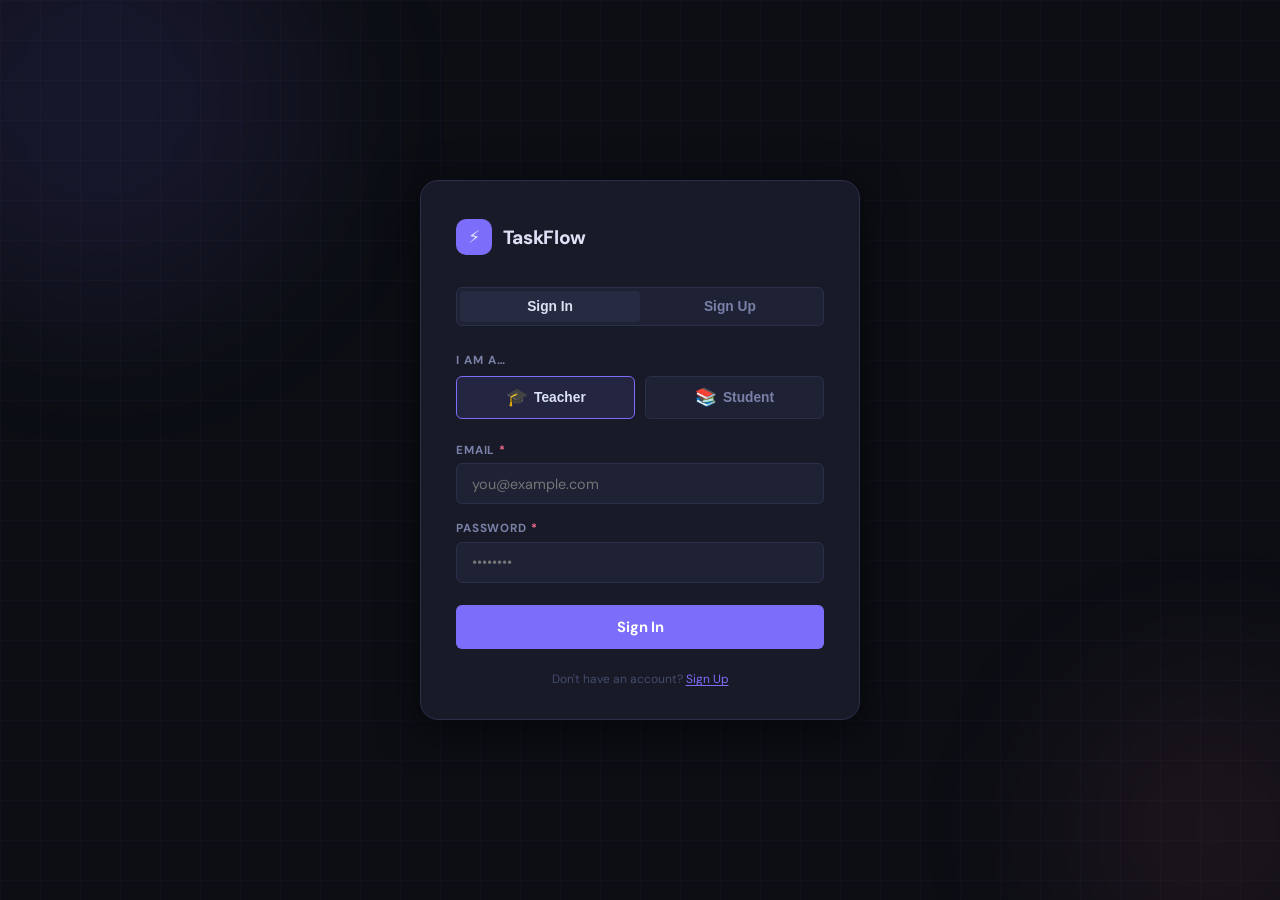
==== login.html @ 722a796f "Task 1" ====
<!DOCTYPE html>
<html lang="en">

<head>
    <meta charset="UTF-8" />
    <meta name="viewport" content="width=device-width, initial-scale=1.0" />
    <title>TaskFlow – Sign In</title>
    <link rel="preconnect" href="https://fonts.googleapis.com">
    <link href="https://fonts.googleapis.com/css2?family=DM+Sans:wght@400;500;600;700;800&display=swap"
        rel="stylesheet">
    <style>
        /* ===== TOKENS (mirrors style.css) ===== */
        *,
        *::before,
        *::after {
            box-sizing: border-box;
            margin: 0;
            padding: 0;
        }

        :root {
            --bg: #0c0e14;
            --bg2: #11131c;
            --surface: #181b27;
            --surface2: #1f2235;
            --surface3: #272b42;
            --border: #2a2f4a;
            --accent: #7c6dfa;
            --accent-dim: #5a4fd4;
            --accent2: #fa6d8f;
            --success: #4ecca3;
            --warn: #f9c74f;
            --danger: #f94144;
            --text: #dde1f5;
            --text-muted: #7a80a8;
            --text-faint: #454b6e;
            --radius-sm: 6px;
            --radius: 12px;
            --radius-lg: 18px;
            --shadow-lg: 0 8px 40px rgba(0, 0, 0, 0.65);
        }

        body {
            background: var(--bg);
            color: var(--text);
            min-height: 100vh;
            font-family: 'DM Sans', system-ui, sans-serif;
            display: flex;
            align-items: center;
            justify-content: center;
            padding: 1.5rem;
            /* subtle grid pattern */
            background-image:
                linear-gradient(rgba(124, 109, 250, 0.03) 1px, transparent 1px),
                linear-gradient(90deg, rgba(124, 109, 250, 0.03) 1px, transparent 1px);
            background-size: 40px 40px;
        }

        /* ===== GLOW BLOBS ===== */
        body::before,
        body::after {
            content: '';
            position: fixed;
            border-radius: 50%;
            filter: blur(80px);
            pointer-events: none;
            z-index: 0;
        }

        body::before {
            width: 400px;
            height: 400px;
            background: rgba(124, 109, 250, 0.10);
            top: -100px;
            left: -100px;
        }

        body::after {
            width: 300px;
            height: 300px;
            background: rgba(250, 109, 143, 0.07);
            bottom: -80px;
            right: -80px;
        }

        /* ===== CARD ===== */
        .auth-card {
            position: relative;
            z-index: 1;
            background: var(--surface);
            border: 1px solid var(--border);
            border-radius: var(--radius-lg);
            padding: 2.4rem 2.2rem 2rem;
            width: 100%;
            max-width: 440px;
            box-shadow: var(--shadow-lg);
            animation: cardIn 0.4s cubic-bezier(0.22, 1, 0.36, 1) both;
        }

        @keyframes cardIn {
            from {
                opacity: 0;
                transform: translateY(18px) scale(0.98);
            }

            to {
                opacity: 1;
                transform: translateY(0) scale(1);
            }
        }

        /* ===== LOGO ===== */
        .auth-logo {
            display: flex;
            align-items: center;
            gap: 0.65rem;
            margin-bottom: 2rem;
        }

        .logo-icon {
            width: 36px;
            height: 36px;
            background: var(--accent);
            border-radius: 10px;
            display: flex;
            align-items: center;
            justify-content: center;
            font-size: 1.1rem;
        }

        .logo-text {
            font-size: 1.2rem;
            font-weight: 800;
            letter-spacing: -0.3px;
        }

        /* ===== MODE TABS ===== */
        .mode-tabs {
            display: flex;
            background: var(--surface2);
            border-radius: var(--radius-sm);
            padding: 3px;
            margin-bottom: 1.6rem;
            border: 1px solid var(--border);
        }

        .mode-tab {
            flex: 1;
            padding: 0.5rem;
            text-align: center;
            font-size: 0.86rem;
            font-weight: 600;
            color: var(--text-muted);
            border-radius: calc(var(--radius-sm) - 2px);
            cursor: pointer;
            transition: all 0.2s;
            border: none;
            background: transparent;
        }

        .mode-tab.active {
            background: var(--surface3);
            color: var(--text);
        }

        /* ===== ROLE SELECTOR ===== */
        .role-label {
            font-size: 0.73rem;
            font-weight: 700;
            color: var(--text-muted);
            text-transform: uppercase;
            letter-spacing: 0.08em;
            margin-bottom: 0.5rem;
        }

        .role-buttons {
            display: flex;
            gap: 0.6rem;
            margin-bottom: 1.4rem;
        }

        .role-btn {
            flex: 1;
            padding: 0.65rem 0.5rem;
            border: 1.5px solid var(--border);
            border-radius: var(--radius-sm);
            background: var(--surface2);
            color: var(--text-muted);
            font-size: 0.86rem;
            font-weight: 600;
            cursor: pointer;
            transition: all 0.2s;
            display: flex;
            align-items: center;
            justify-content: center;
            gap: 0.4rem;
        }

        .role-btn:hover {
            border-color: var(--accent);
            color: var(--text);
        }

        .role-btn.selected {
            border-color: var(--accent);
            background: rgba(124, 109, 250, 0.12);
            color: var(--text);
        }

        .role-btn .role-emoji {
            font-size: 1.1rem;
        }

        /* ===== FORM ===== */
        .form-group {
            margin-bottom: 1rem;
        }

        .form-label {
            display: block;
            font-size: 0.73rem;
            font-weight: 700;
            color: var(--text-muted);
            text-transform: uppercase;
            letter-spacing: 0.07em;
            margin-bottom: 0.35rem;
        }

        .req {
            color: var(--accent2);
        }

        .form-control {
            width: 100%;
            background: var(--surface2);
            border: 1px solid var(--border);
            color: var(--text);
            padding: 0.65rem 0.9rem;
            border-radius: var(--radius-sm);
            font-size: 0.9rem;
            font-family: inherit;
            outline: none;
            transition: border-color 0.2s;
        }

        .form-control:focus {
            border-color: var(--accent);
        }

        .form-control.error {
            border-color: var(--danger);
        }

        /* ===== ERROR MESSAGE ===== */
        .error-msg {
            display: none;
            background: rgba(249, 65, 68, 0.10);
            border: 1px solid rgba(249, 65, 68, 0.3);
            color: #ff8082;
            border-radius: var(--radius-sm);
            padding: 0.65rem 0.9rem;
            font-size: 0.83rem;
            margin-bottom: 1rem;
            animation: shake 0.3s ease;
        }

        .error-msg.visible {
            display: block;
        }

        @keyframes shake {

            0%,
            100% {
                transform: translateX(0);
            }

            25% {
                transform: translateX(-4px);
            }

            75% {
                transform: translateX(4px);
            }
        }

        /* ===== SUBMIT BUTTON ===== */
        .btn-submit {
            width: 100%;
            padding: 0.75rem;
            border: none;
            border-radius: var(--radius-sm);
            font-size: 0.92rem;
            font-weight: 700;
            font-family: inherit;
            cursor: pointer;
            transition: all 0.2s;
            margin-top: 0.4rem;
        }

        .btn-submit.mode-signin {
            background: var(--accent);
            color: #fff;
        }

        .btn-submit.mode-signin:hover {
            background: var(--accent-dim);
        }

        .btn-submit.mode-signup {
            background: var(--success);
            color: #000;
        }

        .btn-submit.mode-signup:hover {
            opacity: 0.88;
        }

        /* ===== FIELD VISIBILITY ===== */
        .field-signup {
            display: none;
        }

        .mode-signup-active .field-signup {
            display: block;
        }

        /* ===== DIVIDER ===== */
        .auth-divider {
            text-align: center;
            font-size: 0.75rem;
            color: var(--text-faint);
            margin-top: 1.4rem;
        }

        .auth-divider a {
            color: var(--accent);
            cursor: pointer;
            text-decoration: underline;
            text-underline-offset: 2px;
        }
    </style>
</head>

<body>

    <div class="auth-card">

        <!-- Logo -->
        <div class="auth-logo">
            <div class="logo-icon">⚡</div>
            <span class="logo-text">TaskFlow</span>
        </div>

        <!-- Mode Tabs (L2) -->
        <div class="mode-tabs" role="tablist">
            <button class="mode-tab active" id="tab-signin" role="tab" aria-selected="true"
                onclick="setMode('signin')">Sign In</button>
            <button class="mode-tab" id="tab-signup" role="tab" aria-selected="false" onclick="setMode('signup')">Sign
                Up</button>
        </div>

        <!-- Role Selector (L3) -->
        <div class="role-label">I am a…</div>
        <div class="role-buttons" id="role-buttons">
            <button class="role-btn selected" id="role-teacher" onclick="selectRole('teacher')">
                <span class="role-emoji">🎓</span> Teacher
            </button>
            <button class="role-btn" id="role-student" onclick="selectRole('student')">
                <span class="role-emoji">📚</span> Student
            </button>
        </div>

        <!-- Error Banner -->
        <div class="error-msg" id="error-msg" role="alert"></div>

        <!-- ===== FORM ===== -->
        <div id="auth-form">

            <!-- Sign Up only: Full Name (L4) -->
            <div class="form-group field-signup">
                <label class="form-label" for="inp-name">Full Name <span class="req">*</span></label>
                <input id="inp-name" type="text" class="form-control" placeholder="Jamie Doe" autocomplete="name" />
            </div>

            <!-- Email (L1) -->
            <div class="form-group">
                <label class="form-label" for="inp-email">Email <span class="req">*</span></label>
                <input id="inp-email" type="email" class="form-control" placeholder="you@example.com"
                    autocomplete="email" />
            </div>

            <!-- Password (L1) -->
            <div class="form-group">
                <label class="form-label" for="inp-password">Password <span class="req">*</span></label>
                <input id="inp-password" type="password" class="form-control" placeholder="••••••••"
                    autocomplete="current-password" />
            </div>

            <!-- Sign Up only: Confirm Password (L4) -->
            <div class="form-group field-signup">
                <label class="form-label" for="inp-confirm">Confirm Password <span class="req">*</span></label>
                <input id="inp-confirm" type="password" class="form-control" placeholder="••••••••"
                    autocomplete="new-password" />
            </div>

            <!-- Submit Button (L2 — label & colour change) -->
            <button class="btn-submit mode-signin" id="btn-submit" onclick="handleSubmit()">
                Sign In
            </button>

        </div><!-- /auth-form -->

        <div class="auth-divider" id="mode-hint">
            Don't have an account? <a onclick="setMode('signup')">Sign Up</a>
        </div>

    </div><!-- /auth-card -->

    <!-- Auth utilities -->
    <script src="js/auth.js"></script>
    <script>
        /* ======================================================
           LOGIN PAGE LOGIC
           ====================================================== */

        // L9 — auto-redirect if already logged in
        redirectIfLoggedIn();

        let currentMode = 'signin';   // 'signin' | 'signup'
        let currentRole = 'teacher';  // 'teacher' | 'student'

        // ===== MODE TOGGLE (L2) =====
        function setMode(mode) {
            currentMode = mode;
            const form = document.getElementById('auth-form');
            const btn = document.getElementById('btn-submit');
            const hint = document.getElementById('mode-hint');

            // Tab states
            document.getElementById('tab-signin').classList.toggle('active', mode === 'signin');
            document.getElementById('tab-signup').classList.toggle('active', mode === 'signup');

            // Show/hide Sign-Up-only fields
            form.classList.toggle('mode-signup-active', mode === 'signup');

            // Button label & colour
            btn.textContent = mode === 'signin' ? 'Sign In' : 'Create Account';
            btn.className = `btn-submit mode-${mode}`;

            // Hint link
            hint.innerHTML = mode === 'signin'
                ? `Don't have an account? <a onclick="setMode('signup')">Sign Up</a>`
                : `Already have an account? <a onclick="setMode('signin')">Sign In</a>`;

            clearError();
        }

        // ===== ROLE SELECTOR (L3) =====
        function selectRole(role) {
            currentRole = role;
            document.getElementById('role-teacher').classList.toggle('selected', role === 'teacher');
            document.getElementById('role-student').classList.toggle('selected', role === 'student');
            clearError();
        }

        // ===== ERROR HELPERS =====
        function showError(msg) {
            const el = document.getElementById('error-msg');
            el.textContent = msg;
            el.classList.add('visible');
            // re-trigger shake
            el.style.animation = 'none';
            el.offsetHeight;
            el.style.animation = '';
        }

        function clearError() {
            document.getElementById('error-msg').classList.remove('visible');
            document.querySelectorAll('.form-control').forEach(i => i.classList.remove('error'));
        }

        function markError(id) {
            document.getElementById(id)?.classList.add('error');
        }

        // ===== SUBMIT HANDLER =====
        function handleSubmit() {
            clearError();
            if (currentMode === 'signin') handleSignIn();
            else handleSignUp();
        }

        // ===== SIGN IN (L6, L7) =====
        function handleSignIn() {
            const email = document.getElementById('inp-email').value.trim();
            const password = document.getElementById('inp-password').value;

            if (!email) { markError('inp-email'); return showError('Please enter your email.'); }
            if (!password) { markError('inp-password'); return showError('Please enter your password.'); }

            const account = findAccountByEmail(email);

            // L6 — wrong email
            if (!account) {
                markError('inp-email');
                return showError('No account found with that email address.');
            }
            // L6 — wrong password
            if (account.password !== password) {
                markError('inp-password');
                return showError('Incorrect password. Please try again.');
            }
            // L6 — role mismatch
            if (account.role !== currentRole) {
                return showError(
                    `This account is registered as a ${account.role}. Please select the correct role.`
                );
            }

            // L7 — save session
            saveSession({ id: account.id, name: account.name, email: account.email, role: account.role });

            // L6 — redirect to matching dashboard
            window.location.replace(account.role === 'teacher' ? 'index.html' : 'student.html');
        }

        // ===== SIGN UP (L4, L5) =====
        function handleSignUp() {
            const name = document.getElementById('inp-name').value.trim();
            const email = document.getElementById('inp-email').value.trim();
            const password = document.getElementById('inp-password').value;
            const confirm = document.getElementById('inp-confirm').value;

            // L4 — required fields
            if (!name) {
                markError('inp-name');
                return showError('Please enter your full name.');
            }
            if (!email) {
                markError('inp-email');
                return showError('Please enter your email address.');
            }
            if (!isValidEmail(email)) {
                markError('inp-email');
                return showError('Please enter a valid email address.');
            }
            // L4 — minimum password length
            if (password.length < 6) {
                markError('inp-password');
                return showError('Password must be at least 6 characters.');
            }
            // L4 — passwords match
            if (password !== confirm) {
                markError('inp-confirm');
                return showError('Passwords do not match.');
            }
            // L4 — email already registered
            if (findAccountByEmail(email)) {
                markError('inp-email');
                return showError('An account with that email already exists. Sign in instead.');
            }

            // L4 / L5 — create & store account
            const account = registerAccount({ name, email, password, role: currentRole });

            // L7 — save session immediately
            saveSession({ id: account.id, name: account.name, email: account.email, role: account.role });

            // Redirect to matching dashboard
            window.location.replace(account.role === 'teacher' ? 'index.html' : 'student.html');
        }

        function isValidEmail(email) {
            return /^[^\s@]+@[^\s@]+\.[^\s@]+$/.test(email);
        }

        // Allow Enter key to submit
        document.addEventListener('keydown', e => {
            if (e.key === 'Enter') handleSubmit();
        });
    </script>
</body>

</html>
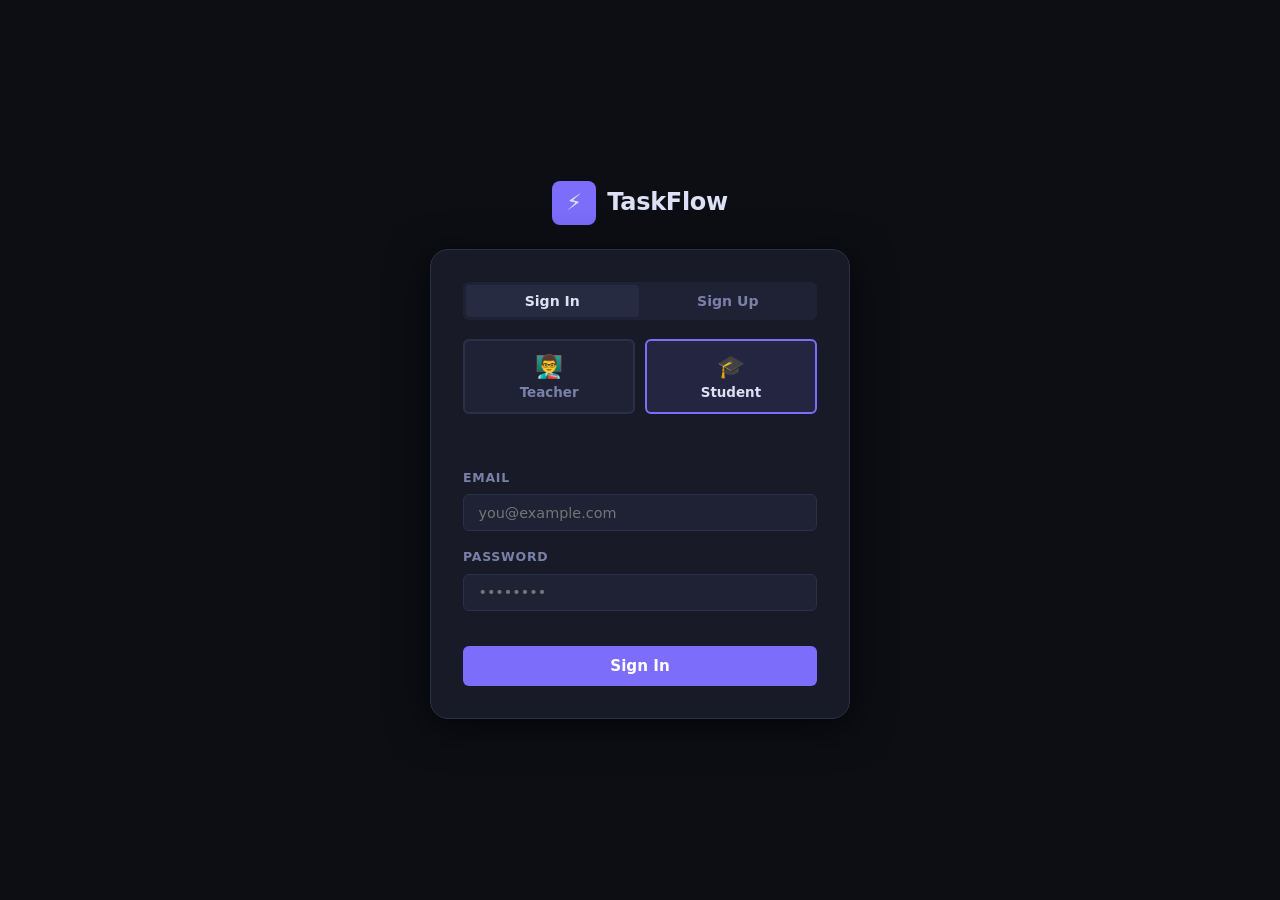
==== commit b7c3ae0e: "testing" ====
--- a/login.html
+++ b/login.html
@@ -4,582 +4,91 @@
 <head>
     <meta charset="UTF-8" />
     <meta name="viewport" content="width=device-width, initial-scale=1.0" />
-    <title>TaskFlow – Sign In</title>
-    <link rel="preconnect" href="https://fonts.googleapis.com">
-    <link href="https://fonts.googleapis.com/css2?family=DM+Sans:wght@400;500;600;700;800&display=swap"
-        rel="stylesheet">
-    <style>
-        /* ===== TOKENS (mirrors style.css) ===== */
-        *,
-        *::before,
-        *::after {
-            box-sizing: border-box;
-            margin: 0;
-            padding: 0;
-        }
-
-        :root {
-            --bg: #0c0e14;
-            --bg2: #11131c;
-            --surface: #181b27;
-            --surface2: #1f2235;
-            --surface3: #272b42;
-            --border: #2a2f4a;
-            --accent: #7c6dfa;
-            --accent-dim: #5a4fd4;
-            --accent2: #fa6d8f;
-            --success: #4ecca3;
-            --warn: #f9c74f;
-            --danger: #f94144;
-            --text: #dde1f5;
-            --text-muted: #7a80a8;
-            --text-faint: #454b6e;
-            --radius-sm: 6px;
-            --radius: 12px;
-            --radius-lg: 18px;
-            --shadow-lg: 0 8px 40px rgba(0, 0, 0, 0.65);
-        }
-
-        body {
-            background: var(--bg);
-            color: var(--text);
-            min-height: 100vh;
-            font-family: 'DM Sans', system-ui, sans-serif;
-            display: flex;
-            align-items: center;
-            justify-content: center;
-            padding: 1.5rem;
-            /* subtle grid pattern */
-            background-image:
-                linear-gradient(rgba(124, 109, 250, 0.03) 1px, transparent 1px),
-                linear-gradient(90deg, rgba(124, 109, 250, 0.03) 1px, transparent 1px);
-            background-size: 40px 40px;
-        }
-
-        /* ===== GLOW BLOBS ===== */
-        body::before,
-        body::after {
-            content: '';
-            position: fixed;
-            border-radius: 50%;
-            filter: blur(80px);
-            pointer-events: none;
-            z-index: 0;
-        }
-
-        body::before {
-            width: 400px;
-            height: 400px;
-            background: rgba(124, 109, 250, 0.10);
-            top: -100px;
-            left: -100px;
-        }
-
-        body::after {
-            width: 300px;
-            height: 300px;
-            background: rgba(250, 109, 143, 0.07);
-            bottom: -80px;
-            right: -80px;
-        }
-
-        /* ===== CARD ===== */
-        .auth-card {
-            position: relative;
-            z-index: 1;
-            background: var(--surface);
-            border: 1px solid var(--border);
-            border-radius: var(--radius-lg);
-            padding: 2.4rem 2.2rem 2rem;
-            width: 100%;
-            max-width: 440px;
-            box-shadow: var(--shadow-lg);
-            animation: cardIn 0.4s cubic-bezier(0.22, 1, 0.36, 1) both;
-        }
-
-        @keyframes cardIn {
-            from {
-                opacity: 0;
-                transform: translateY(18px) scale(0.98);
-            }
-
-            to {
-                opacity: 1;
-                transform: translateY(0) scale(1);
-            }
-        }
-
-        /* ===== LOGO ===== */
-        .auth-logo {
-            display: flex;
-            align-items: center;
-            gap: 0.65rem;
-            margin-bottom: 2rem;
-        }
-
-        .logo-icon {
-            width: 36px;
-            height: 36px;
-            background: var(--accent);
-            border-radius: 10px;
-            display: flex;
-            align-items: center;
-            justify-content: center;
-            font-size: 1.1rem;
-        }
-
-        .logo-text {
-            font-size: 1.2rem;
-            font-weight: 800;
-            letter-spacing: -0.3px;
-        }
-
-        /* ===== MODE TABS ===== */
-        .mode-tabs {
-            display: flex;
-            background: var(--surface2);
-            border-radius: var(--radius-sm);
-            padding: 3px;
-            margin-bottom: 1.6rem;
-            border: 1px solid var(--border);
-        }
-
-        .mode-tab {
-            flex: 1;
-            padding: 0.5rem;
-            text-align: center;
-            font-size: 0.86rem;
-            font-weight: 600;
-            color: var(--text-muted);
-            border-radius: calc(var(--radius-sm) - 2px);
-            cursor: pointer;
-            transition: all 0.2s;
-            border: none;
-            background: transparent;
-        }
-
-        .mode-tab.active {
-            background: var(--surface3);
-            color: var(--text);
-        }
-
-        /* ===== ROLE SELECTOR ===== */
-        .role-label {
-            font-size: 0.73rem;
-            font-weight: 700;
-            color: var(--text-muted);
-            text-transform: uppercase;
-            letter-spacing: 0.08em;
-            margin-bottom: 0.5rem;
-        }
-
-        .role-buttons {
-            display: flex;
-            gap: 0.6rem;
-            margin-bottom: 1.4rem;
-        }
-
-        .role-btn {
-            flex: 1;
-            padding: 0.65rem 0.5rem;
-            border: 1.5px solid var(--border);
-            border-radius: var(--radius-sm);
-            background: var(--surface2);
-            color: var(--text-muted);
-            font-size: 0.86rem;
-            font-weight: 600;
-            cursor: pointer;
-            transition: all 0.2s;
-            display: flex;
-            align-items: center;
-            justify-content: center;
-            gap: 0.4rem;
-        }
-
-        .role-btn:hover {
-            border-color: var(--accent);
-            color: var(--text);
-        }
-
-        .role-btn.selected {
-            border-color: var(--accent);
-            background: rgba(124, 109, 250, 0.12);
-            color: var(--text);
-        }
-
-        .role-btn .role-emoji {
-            font-size: 1.1rem;
-        }
-
-        /* ===== FORM ===== */
-        .form-group {
-            margin-bottom: 1rem;
-        }
-
-        .form-label {
-            display: block;
-            font-size: 0.73rem;
-            font-weight: 700;
-            color: var(--text-muted);
-            text-transform: uppercase;
-            letter-spacing: 0.07em;
-            margin-bottom: 0.35rem;
-        }
-
-        .req {
-            color: var(--accent2);
-        }
-
-        .form-control {
-            width: 100%;
-            background: var(--surface2);
-            border: 1px solid var(--border);
-            color: var(--text);
-            padding: 0.65rem 0.9rem;
-            border-radius: var(--radius-sm);
-            font-size: 0.9rem;
-            font-family: inherit;
-            outline: none;
-            transition: border-color 0.2s;
-        }
-
-        .form-control:focus {
-            border-color: var(--accent);
-        }
-
-        .form-control.error {
-            border-color: var(--danger);
-        }
-
-        /* ===== ERROR MESSAGE ===== */
-        .error-msg {
-            display: none;
-            background: rgba(249, 65, 68, 0.10);
-            border: 1px solid rgba(249, 65, 68, 0.3);
-            color: #ff8082;
-            border-radius: var(--radius-sm);
-            padding: 0.65rem 0.9rem;
-            font-size: 0.83rem;
-            margin-bottom: 1rem;
-            animation: shake 0.3s ease;
-        }
-
-        .error-msg.visible {
-            display: block;
-        }
-
-        @keyframes shake {
-
-            0%,
-            100% {
-                transform: translateX(0);
-            }
-
-            25% {
-                transform: translateX(-4px);
-            }
-
-            75% {
-                transform: translateX(4px);
-            }
-        }
-
-        /* ===== SUBMIT BUTTON ===== */
-        .btn-submit {
-            width: 100%;
-            padding: 0.75rem;
-            border: none;
-            border-radius: var(--radius-sm);
-            font-size: 0.92rem;
-            font-weight: 700;
-            font-family: inherit;
-            cursor: pointer;
-            transition: all 0.2s;
-            margin-top: 0.4rem;
-        }
-
-        .btn-submit.mode-signin {
-            background: var(--accent);
-            color: #fff;
-        }
-
-        .btn-submit.mode-signin:hover {
-            background: var(--accent-dim);
-        }
-
-        .btn-submit.mode-signup {
-            background: var(--success);
-            color: #000;
-        }
-
-        .btn-submit.mode-signup:hover {
-            opacity: 0.88;
-        }
-
-        /* ===== FIELD VISIBILITY ===== */
-        .field-signup {
-            display: none;
-        }
-
-        .mode-signup-active .field-signup {
-            display: block;
-        }
-
-        /* ===== DIVIDER ===== */
-        .auth-divider {
-            text-align: center;
-            font-size: 0.75rem;
-            color: var(--text-faint);
-            margin-top: 1.4rem;
-        }
-
-        .auth-divider a {
-            color: var(--accent);
-            cursor: pointer;
-            text-decoration: underline;
-            text-underline-offset: 2px;
-        }
-    </style>
+    <title>TaskFlow – Login</title>
+    <link rel="stylesheet" href="css/style.css" />
+    <link rel="stylesheet" href="css/pages.css" />
 </head>
 
-<body>
+<body class="auth-body">
 
-    <div class="auth-card">
+    <!-- ===== LOGIN PAGE ===== -->
+    <div class="auth-page">
 
-        <!-- Logo -->
-        <div class="auth-logo">
-            <div class="logo-icon">⚡</div>
-            <span class="logo-text">TaskFlow</span>
+        <!-- Branding -->
+        <div class="auth-brand">
+            <div class="logo-icon" style="width:44px;height:44px;font-size:1.4rem;">⚡</div>
+            <span class="logo-text" style="font-size:1.5rem;">TaskFlow</span>
         </div>
 
-        <!-- Mode Tabs (L2) -->
-        <div class="mode-tabs" role="tablist">
-            <button class="mode-tab active" id="tab-signin" role="tab" aria-selected="true"
-                onclick="setMode('signin')">Sign In</button>
-            <button class="mode-tab" id="tab-signup" role="tab" aria-selected="false" onclick="setMode('signup')">Sign
-                Up</button>
-        </div>
+        <!-- Auth Card -->
+        <div class="auth-card">
 
-        <!-- Role Selector (L3) -->
-        <div class="role-label">I am a…</div>
-        <div class="role-buttons" id="role-buttons">
-            <button class="role-btn selected" id="role-teacher" onclick="selectRole('teacher')">
-                <span class="role-emoji">🎓</span> Teacher
-            </button>
-            <button class="role-btn" id="role-student" onclick="selectRole('student')">
-                <span class="role-emoji">📚</span> Student
-            </button>
-        </div>
-
-        <!-- Error Banner -->
-        <div class="error-msg" id="error-msg" role="alert"></div>
-
-        <!-- ===== FORM ===== -->
-        <div id="auth-form">
-
-            <!-- Sign Up only: Full Name (L4) -->
-            <div class="form-group field-signup">
-                <label class="form-label" for="inp-name">Full Name <span class="req">*</span></label>
-                <input id="inp-name" type="text" class="form-control" placeholder="Jamie Doe" autocomplete="name" />
+            <!-- L2: Mode tabs -->
+            <div class="auth-tabs">
+                <button class="auth-tab active" data-mode="signin">Sign In</button>
+                <button class="auth-tab" data-mode="signup">Sign Up</button>
             </div>
 
-            <!-- Email (L1) -->
-            <div class="form-group">
-                <label class="form-label" for="inp-email">Email <span class="req">*</span></label>
-                <input id="inp-email" type="email" class="form-control" placeholder="you@example.com"
-                    autocomplete="email" />
+            <!-- L3: Role selector -->
+            <div class="role-selector">
+                <button class="role-btn" data-role="teacher">
+                    <span class="role-icon">👨‍🏫</span>
+                    <span>Teacher</span>
+                </button>
+                <button class="role-btn active" data-role="student">
+                    <span class="role-icon">🎓</span>
+                    <span>Student</span>
+                </button>
             </div>
 
-            <!-- Password (L1) -->
-            <div class="form-group">
-                <label class="form-label" for="inp-password">Password <span class="req">*</span></label>
-                <input id="inp-password" type="password" class="form-control" placeholder="••••••••"
-                    autocomplete="current-password" />
+            <!-- Error message -->
+            <div id="auth-error" class="auth-error"></div>
+
+            <!-- L1: Sign In form -->
+            <div id="signin-form">
+                <div class="form-group">
+                    <label class="form-label">Email</label>
+                    <input id="si-email" type="email" class="form-control auth-input" placeholder="you@example.com" />
+                </div>
+                <div class="form-group">
+                    <label class="form-label">Password</label>
+                    <input id="si-pass" type="password" class="form-control auth-input" placeholder="••••••••" />
+                </div>
             </div>
 
-            <!-- Sign Up only: Confirm Password (L4) -->
-            <div class="form-group field-signup">
-                <label class="form-label" for="inp-confirm">Confirm Password <span class="req">*</span></label>
-                <input id="inp-confirm" type="password" class="form-control" placeholder="••••••••"
-                    autocomplete="new-password" />
+            <!-- L4: Sign Up form (hidden by default) -->
+            <div id="signup-form" style="display:none;">
+                <div class="form-group">
+                    <label class="form-label">Full Name <span class="req">*</span></label>
+                    <input id="su-name" type="text" class="form-control auth-input" placeholder="Jamie Doe" />
+                </div>
+                <div class="form-group">
+                    <label class="form-label">Email <span class="req">*</span></label>
+                    <input id="su-email" type="email" class="form-control auth-input" placeholder="you@example.com" />
+                </div>
+                <div class="form-group">
+                    <label class="form-label">Password <span class="req">*</span> <span
+                            style="font-size:0.7rem;font-weight:400;">(min 6 chars)</span></label>
+                    <input id="su-pass" type="password" class="form-control auth-input" placeholder="••••••••" />
+                </div>
+                <div class="form-group">
+                    <label class="form-label">Confirm Password <span class="req">*</span></label>
+                    <input id="su-confirm" type="password" class="form-control auth-input" placeholder="••••••••" />
+                </div>
             </div>
 
-            <!-- Submit Button (L2 — label & colour change) -->
-            <button class="btn-submit mode-signin" id="btn-submit" onclick="handleSubmit()">
-                Sign In
-            </button>
+            <!-- Submit button -->
+            <button id="auth-submit" class="btn btn-auth btn-primary">Sign In</button>
 
-        </div><!-- /auth-form -->
+        </div><!-- /auth-card -->
 
-        <div class="auth-divider" id="mode-hint">
-            Don't have an account? <a onclick="setMode('signup')">Sign Up</a>
-        </div>
+    </div><!-- /auth-page -->
 
-    </div><!-- /auth-card -->
+    <div class="toast-container"></div>
 
-    <!-- Auth utilities -->
-    <script src="js/auth.js"></script>
-    <script>
-        /* ======================================================
-           LOGIN PAGE LOGIC
-           ====================================================== */
-
-        // L9 — auto-redirect if already logged in
-        redirectIfLoggedIn();
-
-        let currentMode = 'signin';   // 'signin' | 'signup'
-        let currentRole = 'teacher';  // 'teacher' | 'student'
-
-        // ===== MODE TOGGLE (L2) =====
-        function setMode(mode) {
-            currentMode = mode;
-            const form = document.getElementById('auth-form');
-            const btn = document.getElementById('btn-submit');
-            const hint = document.getElementById('mode-hint');
-
-            // Tab states
-            document.getElementById('tab-signin').classList.toggle('active', mode === 'signin');
-            document.getElementById('tab-signup').classList.toggle('active', mode === 'signup');
-
-            // Show/hide Sign-Up-only fields
-            form.classList.toggle('mode-signup-active', mode === 'signup');
-
-            // Button label & colour
-            btn.textContent = mode === 'signin' ? 'Sign In' : 'Create Account';
-            btn.className = `btn-submit mode-${mode}`;
-
-            // Hint link
-            hint.innerHTML = mode === 'signin'
-                ? `Don't have an account? <a onclick="setMode('signup')">Sign Up</a>`
-                : `Already have an account? <a onclick="setMode('signin')">Sign In</a>`;
-
-            clearError();
-        }
-
-        // ===== ROLE SELECTOR (L3) =====
-        function selectRole(role) {
-            currentRole = role;
-            document.getElementById('role-teacher').classList.toggle('selected', role === 'teacher');
-            document.getElementById('role-student').classList.toggle('selected', role === 'student');
-            clearError();
-        }
-
-        // ===== ERROR HELPERS =====
-        function showError(msg) {
-            const el = document.getElementById('error-msg');
-            el.textContent = msg;
-            el.classList.add('visible');
-            // re-trigger shake
-            el.style.animation = 'none';
-            el.offsetHeight;
-            el.style.animation = '';
-        }
-
-        function clearError() {
-            document.getElementById('error-msg').classList.remove('visible');
-            document.querySelectorAll('.form-control').forEach(i => i.classList.remove('error'));
-        }
-
-        function markError(id) {
-            document.getElementById(id)?.classList.add('error');
-        }
-
-        // ===== SUBMIT HANDLER =====
-        function handleSubmit() {
-            clearError();
-            if (currentMode === 'signin') handleSignIn();
-            else handleSignUp();
-        }
-
-        // ===== SIGN IN (L6, L7) =====
-        function handleSignIn() {
-            const email = document.getElementById('inp-email').value.trim();
-            const password = document.getElementById('inp-password').value;
-
-            if (!email) { markError('inp-email'); return showError('Please enter your email.'); }
-            if (!password) { markError('inp-password'); return showError('Please enter your password.'); }
-
-            const account = findAccountByEmail(email);
-
-            // L6 — wrong email
-            if (!account) {
-                markError('inp-email');
-                return showError('No account found with that email address.');
-            }
-            // L6 — wrong password
-            if (account.password !== password) {
-                markError('inp-password');
-                return showError('Incorrect password. Please try again.');
-            }
-            // L6 — role mismatch
-            if (account.role !== currentRole) {
-                return showError(
-                    `This account is registered as a ${account.role}. Please select the correct role.`
-                );
-            }
-
-            // L7 — save session
-            saveSession({ id: account.id, name: account.name, email: account.email, role: account.role });
-
-            // L6 — redirect to matching dashboard
-            window.location.replace(account.role === 'teacher' ? 'index.html' : 'student.html');
-        }
-
-        // ===== SIGN UP (L4, L5) =====
-        function handleSignUp() {
-            const name = document.getElementById('inp-name').value.trim();
-            const email = document.getElementById('inp-email').value.trim();
-            const password = document.getElementById('inp-password').value;
-            const confirm = document.getElementById('inp-confirm').value;
-
-            // L4 — required fields
-            if (!name) {
-                markError('inp-name');
-                return showError('Please enter your full name.');
-            }
-            if (!email) {
-                markError('inp-email');
-                return showError('Please enter your email address.');
-            }
-            if (!isValidEmail(email)) {
-                markError('inp-email');
-                return showError('Please enter a valid email address.');
-            }
-            // L4 — minimum password length
-            if (password.length < 6) {
-                markError('inp-password');
-                return showError('Password must be at least 6 characters.');
-            }
-            // L4 — passwords match
-            if (password !== confirm) {
-                markError('inp-confirm');
-                return showError('Passwords do not match.');
-            }
-            // L4 — email already registered
-            if (findAccountByEmail(email)) {
-                markError('inp-email');
-                return showError('An account with that email already exists. Sign in instead.');
-            }
-
-            // L4 / L5 — create & store account
-            const account = registerAccount({ name, email, password, role: currentRole });
-
-            // L7 — save session immediately
-            saveSession({ id: account.id, name: account.name, email: account.email, role: account.role });
-
-            // Redirect to matching dashboard
-            window.location.replace(account.role === 'teacher' ? 'index.html' : 'student.html');
-        }
-
-        function isValidEmail(email) {
-            return /^[^\s@]+@[^\s@]+\.[^\s@]+$/.test(email);
-        }
-
-        // Allow Enter key to submit
-        document.addEventListener('keydown', e => {
-            if (e.key === 'Enter') handleSubmit();
-        });
-    </script>
+    <script src="js/app.js"></script>
+    <script src="js/ui.js"></script>
+    <script src="js/login.js"></script>
 </body>
 
 </html>
--- a/css/style.css
+++ b/css/style.css
@@ -0,0 +1,623 @@
+/* =====================================================
+   TASKFLOW — Global Stylesheet
+   ===================================================== */
+
+/* ===== RESET ===== */
+*,
+*::before,
+*::after {
+  box-sizing: border-box;
+  margin: 0;
+  padding: 0;
+}
+
+/* ===== DESIGN TOKENS ===== */
+:root {
+  --bg: #0c0e14;
+  --bg2: #11131c;
+  --surface: #181b27;
+  --surface2: #1f2235;
+  --surface3: #272b42;
+  --border: #2a2f4a;
+  --accent: #7c6dfa;
+  --accent-dim: #5a4fd4;
+  --accent2: #fa6d8f;
+  --success: #4ecca3;
+  --warn: #f9c74f;
+  --danger: #f94144;
+  --text: #dde1f5;
+  --text-muted: #7a80a8;
+  --text-faint: #454b6e;
+  --radius-sm: 6px;
+  --radius: 12px;
+  --radius-lg: 18px;
+  --shadow-sm: 0 2px 8px rgba(0, 0, 0, 0.35);
+  --shadow: 0 4px 20px rgba(0, 0, 0, 0.5);
+  --shadow-lg: 0 8px 40px rgba(0, 0, 0, 0.65);
+  --sidebar-w: 220px;
+  --header-h: 60px;
+}
+
+/* ===== BASE ===== */
+body {
+  background: var(--bg);
+  color: var(--text);
+  min-height: 100vh;
+  line-height: 1.6;
+  font-family: 'DM Sans', system-ui, sans-serif;
+}
+
+a {
+  color: inherit;
+  text-decoration: none;
+}
+
+button {
+  cursor: pointer;
+  font-family: inherit;
+}
+
+input,
+textarea,
+select {
+  font-family: inherit;
+}
+
+/* ===== LAYOUT SHELL ===== */
+.shell {
+  display: flex;
+  min-height: 100vh;
+}
+
+/* ===== SIDEBAR ===== */
+.sidebar {
+  width: var(--sidebar-w);
+  background: var(--surface);
+  border-right: 1px solid var(--border);
+  display: flex;
+  flex-direction: column;
+  position: fixed;
+  top: 0;
+  left: 0;
+  height: 100vh;
+  z-index: 50;
+  overflow-y: auto;
+}
+
+.sidebar-logo {
+  padding: 1.4rem 1.4rem 1rem;
+  display: flex;
+  align-items: center;
+  gap: 0.6rem;
+  border-bottom: 1px solid var(--border);
+}
+
+.logo-icon {
+  width: 32px;
+  height: 32px;
+  background: var(--accent);
+  border-radius: 8px;
+  display: flex;
+  align-items: center;
+  justify-content: center;
+  font-size: 1rem;
+  flex-shrink: 0;
+}
+
+.logo-text {
+  font-size: 1.1rem;
+  font-weight: 800;
+  color: var(--text);
+  letter-spacing: -0.3px;
+}
+
+.sidebar-section {
+  padding: 1rem 0.8rem 0.4rem;
+}
+
+.sidebar-section-label {
+  font-size: 0.68rem;
+  font-weight: 700;
+  color: var(--text-faint);
+  text-transform: uppercase;
+  letter-spacing: 0.1em;
+  padding: 0 0.6rem;
+  margin-bottom: 0.4rem;
+}
+
+.nav-item {
+  display: flex;
+  align-items: center;
+  gap: 0.7rem;
+  padding: 0.55rem 0.8rem;
+  border-radius: var(--radius-sm);
+  color: var(--text-muted);
+  font-size: 0.88rem;
+  font-weight: 500;
+  transition: all 0.15s;
+  margin-bottom: 2px;
+  cursor: pointer;
+  user-select: none;
+}
+
+.nav-item:hover {
+  background: var(--surface2);
+  color: var(--text);
+}
+
+.nav-item.active {
+  background: var(--surface3);
+  color: var(--text);
+}
+
+.nav-item .nav-icon {
+  font-size: 1rem;
+  width: 20px;
+  text-align: center;
+}
+
+.nav-badge {
+  margin-left: auto;
+  background: var(--accent);
+  color: #fff;
+  font-size: 0.68rem;
+  font-weight: 700;
+  padding: 1px 6px;
+  border-radius: 99px;
+}
+
+.sidebar-footer {
+  margin-top: auto;
+  padding: 1rem 0.8rem;
+  border-top: 1px solid var(--border);
+}
+
+.user-card {
+  display: flex;
+  align-items: center;
+  gap: 0.7rem;
+  padding: 0.6rem 0.8rem;
+  border-radius: var(--radius-sm);
+  transition: background 0.15s;
+}
+
+.user-card:hover {
+  background: var(--surface2);
+}
+
+.avatar {
+  width: 32px;
+  height: 32px;
+  border-radius: 50%;
+  background: linear-gradient(135deg, var(--accent), var(--accent2));
+  display: flex;
+  align-items: center;
+  justify-content: center;
+  font-size: 0.8rem;
+  font-weight: 700;
+  color: #fff;
+  flex-shrink: 0;
+}
+
+.user-info {
+  overflow: hidden;
+}
+
+.user-name {
+  font-size: 0.82rem;
+  font-weight: 600;
+}
+
+.user-role {
+  font-size: 0.72rem;
+  color: var(--text-muted);
+}
+
+/* ===== MAIN CONTENT ===== */
+.content {
+  margin-left: var(--sidebar-w);
+  flex: 1;
+  display: flex;
+  flex-direction: column;
+  min-height: 100vh;
+}
+
+/* ===== TOP BAR ===== */
+.topbar {
+  height: var(--header-h);
+  background: var(--bg2);
+  border-bottom: 1px solid var(--border);
+  display: flex;
+  align-items: center;
+  padding: 0 1.8rem;
+  gap: 1rem;
+  position: sticky;
+  top: 0;
+  z-index: 40;
+}
+
+.topbar-title {
+  font-size: 1rem;
+  font-weight: 700;
+  color: var(--text);
+  flex: 1;
+}
+
+.topbar-actions {
+  display: flex;
+  align-items: center;
+  gap: 0.6rem;
+}
+
+/* ===== BUTTONS ===== */
+.btn {
+  display: inline-flex;
+  align-items: center;
+  gap: 0.4rem;
+  border: none;
+  border-radius: var(--radius-sm);
+  padding: 0.5rem 1rem;
+  font-size: 0.85rem;
+  font-weight: 600;
+  transition: all 0.15s;
+}
+
+.btn-primary {
+  background: var(--accent);
+  color: #fff;
+}
+
+.btn-primary:hover {
+  background: var(--accent-dim);
+}
+
+.btn-ghost {
+  background: transparent;
+  color: var(--text-muted);
+  border: 1px solid var(--border);
+}
+
+.btn-ghost:hover {
+  background: var(--surface2);
+  color: var(--text);
+}
+
+.btn-danger {
+  background: var(--danger);
+  color: #fff;
+}
+
+.btn-danger:hover {
+  opacity: 0.85;
+}
+
+.btn-success {
+  background: var(--success);
+  color: #000;
+}
+
+.btn-success:hover {
+  opacity: 0.85;
+}
+
+/* ===== PAGE BODY ===== */
+.page-body {
+  padding: 2rem 2.2rem;
+  flex: 1;
+}
+
+/* ===== STAT CARDS ===== */
+.stats-grid {
+  display: grid;
+  grid-template-columns: repeat(4, 1fr);
+  gap: 1rem;
+  margin-bottom: 2rem;
+}
+
+.stat-card {
+  background: var(--surface);
+  border-radius: var(--radius);
+  padding: 1.4rem 1.6rem;
+  border: 1px solid var(--border);
+  position: relative;
+  overflow: hidden;
+}
+
+.stat-card::before {
+  content: '';
+  position: absolute;
+  top: 0;
+  left: 0;
+  right: 0;
+  height: 3px;
+  background: var(--accent);
+}
+
+.stat-card.green::before {
+  background: var(--success);
+}
+
+.stat-card.yellow::before {
+  background: var(--warn);
+}
+
+.stat-card.red::before {
+  background: var(--danger);
+}
+
+.stat-label {
+  font-size: 0.75rem;
+  font-weight: 600;
+  color: var(--text-muted);
+  text-transform: uppercase;
+  letter-spacing: 0.08em;
+  margin-bottom: 0.5rem;
+}
+
+.stat-value {
+  font-size: 2.2rem;
+  font-weight: 800;
+  color: var(--text);
+  line-height: 1;
+}
+
+.stat-sub {
+  font-size: 0.75rem;
+  color: var(--text-muted);
+  margin-top: 0.4rem;
+}
+
+/* ===== PROGRESS BAR ===== */
+.progress-wrap {
+  background: var(--surface3);
+  border-radius: 99px;
+  height: 6px;
+  overflow: hidden;
+  margin-top: 0.8rem;
+}
+
+.progress-fill {
+  height: 100%;
+  background: linear-gradient(90deg, var(--accent), var(--accent2));
+  border-radius: 99px;
+  transition: width 0.5s ease;
+  width: 0%;
+}
+
+/* ===== SECTION HEADER ===== */
+.section-header {
+  display: flex;
+  align-items: center;
+  justify-content: space-between;
+  margin-bottom: 1.2rem;
+}
+
+.section-title {
+  font-size: 0.95rem;
+  font-weight: 700;
+  color: var(--text);
+}
+
+/* ===== MODAL ===== */
+.overlay {
+  display: none;
+  position: fixed;
+  inset: 0;
+  background: rgba(0, 0, 0, 0.65);
+  z-index: 200;
+}
+
+.modal {
+  display: none;
+  position: fixed;
+  top: 50%;
+  left: 50%;
+  transform: translate(-50%, -50%);
+  background: var(--surface);
+  border: 1px solid var(--border);
+  border-radius: var(--radius-lg);
+  padding: 2rem;
+  width: 90%;
+  max-width: 500px;
+  z-index: 300;
+  box-shadow: var(--shadow-lg);
+  max-height: 90vh;
+  overflow-y: auto;
+}
+
+.overlay.open,
+.modal.open {
+  display: block;
+}
+
+.modal-header {
+  display: flex;
+  align-items: center;
+  justify-content: space-between;
+  margin-bottom: 1.4rem;
+}
+
+.modal-title {
+  font-size: 1.15rem;
+  font-weight: 800;
+}
+
+.modal-close {
+  background: var(--surface2);
+  border: none;
+  color: var(--text-muted);
+  width: 28px;
+  height: 28px;
+  border-radius: 50%;
+  font-size: 1rem;
+  display: flex;
+  align-items: center;
+  justify-content: center;
+  transition: all 0.15s;
+}
+
+.modal-close:hover {
+  background: var(--surface3);
+  color: var(--text);
+}
+
+/* ===== FORM ELEMENTS ===== */
+.form-group {
+  margin-bottom: 1rem;
+}
+
+.form-label {
+  display: block;
+  font-size: 0.78rem;
+  font-weight: 700;
+  color: var(--text-muted);
+  text-transform: uppercase;
+  letter-spacing: 0.06em;
+  margin-bottom: 0.4rem;
+}
+
+.form-label .req {
+  color: var(--accent2);
+}
+
+.form-control {
+  width: 100%;
+  background: var(--surface2);
+  border: 1px solid var(--border);
+  color: var(--text);
+  padding: 0.6rem 0.9rem;
+  border-radius: var(--radius-sm);
+  font-size: 0.9rem;
+  outline: none;
+  transition: border-color 0.2s;
+  appearance: none;
+}
+
+.form-control:focus {
+  border-color: var(--accent);
+}
+
+textarea.form-control {
+  resize: vertical;
+  min-height: 80px;
+}
+
+.modal-footer {
+  display: flex;
+  justify-content: flex-end;
+  gap: 0.7rem;
+  margin-top: 1.4rem;
+}
+
+/* ===== EMPTY STATE ===== */
+.empty-state {
+  text-align: center;
+  padding: 3rem 1rem;
+  color: var(--text-muted);
+}
+
+.empty-state-icon {
+  font-size: 2.5rem;
+  margin-bottom: 0.8rem;
+}
+
+.empty-state-text {
+  font-size: 0.9rem;
+}
+
+/* ===== TOAST ===== */
+.toast-container {
+  position: fixed;
+  bottom: 1.5rem;
+  right: 1.5rem;
+  z-index: 999;
+  display: flex;
+  flex-direction: column;
+  gap: 0.5rem;
+}
+
+.toast {
+  background: var(--surface3);
+  border: 1px solid var(--border);
+  border-radius: var(--radius-sm);
+  padding: 0.75rem 1.2rem;
+  font-size: 0.85rem;
+  color: var(--text);
+  box-shadow: var(--shadow);
+  animation: slideIn 0.25s ease;
+  transition: opacity 0.3s ease;
+}
+
+@keyframes slideIn {
+  from {
+    opacity: 0;
+    transform: translateY(12px);
+  }
+
+  to {
+    opacity: 1;
+    transform: translateY(0);
+  }
+}
+
+/* ===== MOBILE SIDEBAR TOGGLE ===== */
+.sidebar-toggle {
+  display: none;
+  background: var(--surface2);
+  border: 1px solid var(--border);
+  color: var(--text);
+  width: 36px;
+  height: 36px;
+  border-radius: var(--radius-sm);
+  font-size: 1.1rem;
+  align-items: center;
+  justify-content: center;
+  cursor: pointer;
+  flex-shrink: 0;
+}
+
+/* ===== RESPONSIVE ===== */
+@media (max-width: 900px) {
+  .stats-grid {
+    grid-template-columns: repeat(2, 1fr);
+  }
+}
+
+@media (max-width: 768px) {
+  .sidebar {
+    transform: translateX(-100%);
+    transition: transform 0.25s ease;
+  }
+
+  .sidebar.open {
+    transform: translateX(0);
+  }
+
+  .content {
+    margin-left: 0;
+  }
+
+  .stats-grid {
+    grid-template-columns: repeat(2, 1fr);
+  }
+
+  .page-body {
+    padding: 1.2rem;
+  }
+
+  .sidebar-toggle {
+    display: flex;
+  }
+
+  .sidebar-overlay {
+    display: none;
+    position: fixed;
+    inset: 0;
+    background: rgba(0, 0, 0, 0.5);
+    z-index: 49;
+  }
+
+  .sidebar-overlay.open {
+    display: block;
+  }
+}
--- a/css/pages.css
+++ b/css/pages.css
@@ -0,0 +1,756 @@
+/* =====================================================
+   TASKFLOW — Page-Specific Styles (pages.css)
+   ===================================================== */
+
+/* ===================================================
+   AUTH PAGE (login.html)
+   =================================================== */
+
+.auth-body {
+  display: flex;
+  align-items: center;
+  justify-content: center;
+  min-height: 100vh;
+  background: var(--bg);
+  padding: 1rem;
+}
+
+.auth-page {
+  width: 100%;
+  max-width: 420px;
+  display: flex;
+  flex-direction: column;
+  align-items: center;
+  gap: 1.5rem;
+}
+
+.auth-brand {
+  display: flex;
+  align-items: center;
+  gap: 0.7rem;
+}
+
+.auth-card {
+  width: 100%;
+  background: var(--surface);
+  border: 1px solid var(--border);
+  border-radius: var(--radius-lg);
+  padding: 2rem;
+  box-shadow: var(--shadow-lg);
+  display: flex;
+  flex-direction: column;
+  gap: 1.2rem;
+}
+
+/* Mode tabs (Sign In / Sign Up) */
+.auth-tabs {
+  display: flex;
+  background: var(--surface2);
+  border-radius: var(--radius-sm);
+  padding: 3px;
+  gap: 3px;
+}
+
+.auth-tab {
+  flex: 1;
+  background: transparent;
+  border: none;
+  color: var(--text-muted);
+  padding: 0.5rem;
+  border-radius: 4px;
+  font-size: 0.88rem;
+  font-weight: 600;
+  transition: all 0.15s;
+}
+
+.auth-tab.active {
+  background: var(--surface3);
+  color: var(--text);
+}
+
+.auth-tab:hover:not(.active) {
+  color: var(--text);
+}
+
+/* Role selector */
+.role-selector {
+  display: flex;
+  gap: 0.6rem;
+}
+
+.role-btn {
+  flex: 1;
+  background: var(--surface2);
+  border: 2px solid var(--border);
+  color: var(--text-muted);
+  border-radius: var(--radius-sm);
+  padding: 0.75rem 0.5rem;
+  font-size: 0.84rem;
+  font-weight: 600;
+  display: flex;
+  flex-direction: column;
+  align-items: center;
+  gap: 0.3rem;
+  transition: all 0.15s;
+}
+
+.role-btn .role-icon {
+  font-size: 1.4rem;
+}
+
+.role-btn:hover {
+  border-color: var(--accent);
+  color: var(--text);
+}
+
+.role-btn.active {
+  border-color: var(--accent);
+  background: rgba(124, 109, 250, 0.12);
+  color: var(--text);
+}
+
+/* Error */
+.auth-error {
+  font-size: 0.82rem;
+  color: var(--danger);
+  min-height: 1.2em;
+  font-weight: 500;
+}
+
+/* Submit button */
+.btn-auth {
+  width: 100%;
+  justify-content: center;
+  padding: 0.7rem;
+  font-size: 0.95rem;
+  border-radius: var(--radius-sm);
+}
+
+/* ===================================================
+   SHARED DASHBOARD
+   =================================================== */
+
+/* Tables */
+.card {
+  background: var(--surface);
+  border: 1px solid var(--border);
+  border-radius: var(--radius);
+  overflow: hidden;
+}
+
+.card-header {
+  display: flex;
+  align-items: center;
+  justify-content: space-between;
+  padding: 1rem 1.4rem;
+  border-bottom: 1px solid var(--border);
+}
+
+.card-title {
+  font-size: 0.9rem;
+  font-weight: 700;
+}
+
+.table {
+  width: 100%;
+  border-collapse: collapse;
+}
+
+.table th {
+  font-size: 0.72rem;
+  font-weight: 700;
+  color: var(--text-muted);
+  text-transform: uppercase;
+  letter-spacing: 0.07em;
+  padding: 0.75rem 1.4rem;
+  text-align: left;
+  border-bottom: 1px solid var(--border);
+  background: var(--surface2);
+}
+
+.table td {
+  padding: 0.85rem 1.4rem;
+  font-size: 0.85rem;
+  border-bottom: 1px solid var(--border);
+  vertical-align: middle;
+}
+
+.table tr:last-child td {
+  border-bottom: none;
+}
+
+.table .assignment-row {
+  cursor: pointer;
+  transition: background 0.1s;
+}
+
+.table .assignment-row:hover td {
+  background: var(--surface2);
+}
+
+.table .assignment-row.expanded td {
+  background: var(--surface2);
+}
+
+/* Empty cell */
+.empty-cell {
+  text-align: center;
+  color: var(--text-muted);
+  padding: 2.5rem !important;
+  font-size: 0.86rem;
+}
+
+/* Priority pill */
+.pill {
+  display: inline-block;
+  padding: 2px 10px;
+  border-radius: 99px;
+  font-size: 0.72rem;
+  font-weight: 700;
+}
+
+.pill-high {
+  background: rgba(249, 65, 68, 0.18);
+  color: var(--danger);
+}
+
+.pill-medium {
+  background: rgba(249, 199, 79, 0.18);
+  color: var(--warn);
+}
+
+.pill-low {
+  background: rgba(78, 204, 163, 0.18);
+  color: var(--success);
+}
+
+/* Status badges (T8) */
+.status-badge {
+  display: inline-block;
+  padding: 3px 10px;
+  border-radius: 99px;
+  font-size: 0.72rem;
+  font-weight: 700;
+}
+
+.status-submitted {
+  background: rgba(78, 204, 163, 0.2);
+  color: var(--success);
+}
+
+.status-pending {
+  background: rgba(249, 199, 79, 0.2);
+  color: var(--warn);
+}
+
+.status-overdue {
+  background: rgba(249, 65, 68, 0.2);
+  color: var(--danger);
+}
+
+.status-done {
+  background: rgba(78, 204, 163, 0.2);
+  color: var(--success);
+}
+
+.status-event {
+  background: rgba(124, 109, 250, 0.2);
+  color: var(--accent);
+}
+
+/* Search box */
+.search-box {
+  flex: 1;
+  max-width: 320px;
+  background: var(--surface);
+  border: 1px solid var(--border);
+  color: var(--text);
+  padding: 0.55rem 1rem;
+  border-radius: var(--radius-sm);
+  font-size: 0.88rem;
+  outline: none;
+  transition: border-color 0.2s;
+}
+
+.search-box:focus {
+  border-color: var(--accent);
+}
+
+/* Expandable detail row (T9) */
+.detail-row td {
+  padding: 0 !important;
+  background: var(--bg2);
+}
+
+.detail-panel {
+  padding: 1rem 1.4rem 1.2rem;
+  border-bottom: 2px solid var(--accent);
+}
+
+.detail-grid {
+  display: grid;
+  grid-template-columns: repeat(auto-fill, minmax(200px, 1fr));
+  gap: 1rem;
+}
+
+.detail-label {
+  display: block;
+  font-size: 0.68rem;
+  font-weight: 700;
+  text-transform: uppercase;
+  letter-spacing: 0.07em;
+  color: var(--text-faint);
+  margin-bottom: 0.25rem;
+}
+
+/* Icon buttons */
+.icon-btn {
+  background: var(--surface2);
+  border: none;
+  color: var(--text-muted);
+  padding: 0.3rem 0.6rem;
+  border-radius: 4px;
+  font-size: 0.75rem;
+  font-weight: 600;
+  transition: all 0.15s;
+}
+
+.icon-btn:hover {
+  background: var(--surface3);
+  color: var(--text);
+}
+
+.icon-btn.danger:hover {
+  background: rgba(249, 65, 68, 0.2);
+  color: var(--danger);
+}
+
+.icon-btn.success:hover {
+  background: rgba(78, 204, 163, 0.2);
+  color: var(--success);
+}
+
+/* Task cards (personal tasks) */
+.task-card {
+  background: var(--surface2);
+  border: 1px solid var(--border);
+  border-radius: var(--radius-sm);
+  padding: 0.9rem 1rem;
+  border-left: 3px solid transparent;
+  transition: box-shadow 0.15s, transform 0.15s;
+  margin-bottom: 0.7rem;
+}
+
+.task-card.priority-high {
+  border-left-color: var(--danger);
+}
+
+.task-card.priority-medium {
+  border-left-color: var(--warn);
+}
+
+.task-card.priority-low {
+  border-left-color: var(--success);
+}
+
+.task-card:hover {
+  box-shadow: var(--shadow);
+  transform: translateY(-1px);
+}
+
+.task-card.done {
+  opacity: 0.55;
+}
+
+.task-card-title {
+  font-size: 0.88rem;
+  font-weight: 600;
+  margin-bottom: 0.35rem;
+  overflow: hidden;
+  white-space: nowrap;
+  text-overflow: ellipsis;
+}
+
+.task-card-desc {
+  font-size: 0.78rem;
+  color: var(--text-muted);
+  margin-bottom: 0.6rem;
+}
+
+.task-card-footer {
+  display: flex;
+  align-items: center;
+  justify-content: space-between;
+  font-size: 0.72rem;
+  color: var(--text-faint);
+  margin-bottom: 0.5rem;
+}
+
+.task-card-actions {
+  display: flex;
+  gap: 0.4rem;
+}
+
+.task-card-actions .icon-btn {
+  flex: 1;
+  text-align: center;
+}
+
+/* Student checklist (T4) */
+.student-check-row {
+  display: flex;
+  align-items: center;
+  gap: 0.6rem;
+  padding: 0.4rem 0.5rem;
+  border-radius: var(--radius-sm);
+  cursor: pointer;
+  transition: background 0.1s;
+}
+
+.student-check-row:hover {
+  background: var(--surface2);
+}
+
+.student-check-row input[type="checkbox"] {
+  accent-color: var(--accent);
+  width: 15px;
+  height: 15px;
+  flex-shrink: 0;
+}
+
+/* ===================================================
+   SETTINGS PAGE
+   =================================================== */
+
+.settings-layout {
+  display: grid;
+  grid-template-columns: 200px 1fr;
+  gap: 1.5rem;
+  align-items: start;
+}
+
+@media (max-width: 768px) {
+  .settings-layout {
+    grid-template-columns: 1fr;
+  }
+}
+
+.settings-nav {
+  background: var(--surface);
+  border: 1px solid var(--border);
+  border-radius: var(--radius);
+  padding: 0.5rem;
+  position: sticky;
+  top: calc(var(--header-h) + 1rem);
+}
+
+.settings-nav-item {
+  display: block;
+  padding: 0.55rem 0.9rem;
+  border-radius: var(--radius-sm);
+  font-size: 0.85rem;
+  color: var(--text-muted);
+  font-weight: 500;
+  transition: all 0.15s;
+  cursor: pointer;
+}
+
+.settings-nav-item:hover {
+  background: var(--surface2);
+  color: var(--text);
+}
+
+.settings-nav-item.active {
+  background: var(--surface3);
+  color: var(--text);
+}
+
+.settings-panel {
+  display: flex;
+  flex-direction: column;
+  gap: 1rem;
+}
+
+.settings-card {
+  background: var(--surface);
+  border: 1px solid var(--border);
+  border-radius: var(--radius);
+  overflow: hidden;
+}
+
+.settings-card-header {
+  padding: 1rem 1.4rem;
+  border-bottom: 1px solid var(--border);
+  background: var(--surface2);
+}
+
+.settings-card-title {
+  font-size: 0.9rem;
+  font-weight: 700;
+}
+
+.settings-card-body {
+  padding: 1.4rem;
+}
+
+.settings-row {
+  display: flex;
+  align-items: center;
+  justify-content: space-between;
+  padding: 0.8rem 0;
+  border-bottom: 1px solid var(--border);
+}
+
+.settings-row:last-child {
+  border-bottom: none;
+}
+
+.settings-row-label {
+  font-size: 0.88rem;
+  font-weight: 600;
+}
+
+.settings-row-sub {
+  font-size: 0.78rem;
+  color: var(--text-muted);
+  margin-top: 2px;
+}
+
+/* Toggle */
+.toggle {
+  position: relative;
+  width: 40px;
+  height: 22px;
+  flex-shrink: 0;
+}
+
+.toggle input {
+  opacity: 0;
+  width: 0;
+  height: 0;
+}
+
+.toggle-slider {
+  position: absolute;
+  inset: 0;
+  background: var(--surface3);
+  border-radius: 99px;
+  cursor: pointer;
+  transition: background 0.2s;
+}
+
+.toggle-slider::before {
+  content: '';
+  position: absolute;
+  width: 16px;
+  height: 16px;
+  left: 3px;
+  top: 3px;
+  background: #fff;
+  border-radius: 50%;
+  transition: transform 0.2s;
+}
+
+.toggle input:checked+.toggle-slider {
+  background: var(--accent);
+}
+
+.toggle input:checked+.toggle-slider::before {
+  transform: translateX(18px);
+}
+
+/* Danger zone */
+.danger-zone {
+  border-color: rgba(249, 65, 68, 0.35) !important;
+}
+
+.danger-zone .settings-card-header {
+  background: rgba(249, 65, 68, 0.08);
+  border-bottom-color: rgba(249, 65, 68, 0.25);
+}
+
+/* ===================================================
+   CALENDAR (My Schedule — ST7-ST12)
+   =================================================== */
+
+.cal-legend {
+  display: flex;
+  flex-wrap: wrap;
+  gap: 0.8rem;
+  padding: 0.7rem 1.4rem;
+  border-bottom: 1px solid var(--border);
+  background: var(--surface2);
+}
+
+.cal-legend-item {
+  display: flex;
+  align-items: center;
+  gap: 0.35rem;
+  font-size: 0.74rem;
+  color: var(--text-muted);
+}
+
+.cal-legend-dot {
+  width: 10px;
+  height: 10px;
+  border-radius: 99px;
+  flex-shrink: 0;
+}
+
+.cal-grid {
+  display: grid;
+  grid-template-columns: repeat(7, 1fr);
+  border-left: 1px solid var(--border);
+  border-top: 1px solid var(--border);
+}
+
+.cal-day-header {
+  background: var(--surface2);
+  text-align: center;
+  font-size: 0.68rem;
+  font-weight: 700;
+  text-transform: uppercase;
+  letter-spacing: 0.06em;
+  color: var(--text-muted);
+  padding: 0.5rem 0;
+  border-right: 1px solid var(--border);
+  border-bottom: 1px solid var(--border);
+}
+
+.cal-day {
+  min-height: 80px;
+  border-right: 1px solid var(--border);
+  border-bottom: 1px solid var(--border);
+  padding: 0.3rem;
+  display: flex;
+  flex-direction: column;
+  gap: 2px;
+  background: var(--surface);
+  transition: background 0.1s;
+}
+
+.cal-day:hover {
+  background: var(--surface2);
+}
+
+.cal-day.cal-empty {
+  background: var(--bg2);
+}
+
+.cal-today {
+  background: rgba(124, 109, 250, 0.08);
+}
+
+.cal-today .cal-day-num {
+  background: var(--accent);
+  color: #fff;
+  border-radius: 50%;
+}
+
+.cal-day-num {
+  font-size: 0.78rem;
+  font-weight: 700;
+  color: var(--text-muted);
+  width: 22px;
+  height: 22px;
+  display: flex;
+  align-items: center;
+  justify-content: center;
+  margin-bottom: 2px;
+  flex-shrink: 0;
+}
+
+/* Calendar event pills */
+.cal-event {
+  font-size: 0.65rem;
+  font-weight: 600;
+  padding: 1px 5px;
+  border-radius: 3px;
+  cursor: pointer;
+  overflow: hidden;
+  white-space: nowrap;
+  text-overflow: ellipsis;
+  transition: opacity 0.1s;
+}
+
+.cal-event:hover {
+  opacity: 0.8;
+}
+
+/* Assignment priority colours */
+.cal-ev-high {
+  background: rgba(249, 65, 68, 0.25);
+  color: var(--danger);
+}
+
+.cal-ev-medium {
+  background: rgba(249, 199, 79, 0.25);
+  color: var(--warn);
+}
+
+.cal-ev-low {
+  background: rgba(78, 204, 163, 0.25);
+  color: var(--success);
+}
+
+/* Submitted tasks — blue + strikethrough (ST8) */
+.cal-ev-submitted {
+  background: rgba(100, 160, 255, 0.22);
+  color: #6fb3ff;
+  text-decoration: line-through;
+}
+
+/* Personal events — purple */
+.cal-ev-event {
+  background: rgba(124, 109, 250, 0.2);
+  color: var(--accent);
+}
+
+/* Personal tasks — teal (ST12) */
+.cal-ev-personal {
+  background: rgba(78, 204, 163, 0.18);
+  color: var(--success);
+  border-left: 2px solid var(--success);
+}
+
+/* Legend dots (mirror event colours) */
+.cal-legend-dot.cal-ev-high {
+  background: var(--danger);
+}
+
+.cal-legend-dot.cal-ev-medium {
+  background: var(--warn);
+}
+
+.cal-legend-dot.cal-ev-low {
+  background: var(--success);
+}
+
+.cal-legend-dot.cal-ev-submitted {
+  background: #6fb3ff;
+}
+
+.cal-legend-dot.cal-ev-event {
+  background: var(--accent);
+}
+
+.cal-legend-dot.cal-ev-personal {
+  background: var(--success);
+}
+
+@media (max-width: 640px) {
+  .cal-day {
+    min-height: 52px;
+  }
+
+  .cal-event {
+    display: none;
+  }
+
+  .cal-day:has(.cal-event) .cal-day-num::after {
+    content: '•';
+    font-size: 0.5rem;
+    vertical-align: super;
+    color: var(--accent);
+  }
+}
